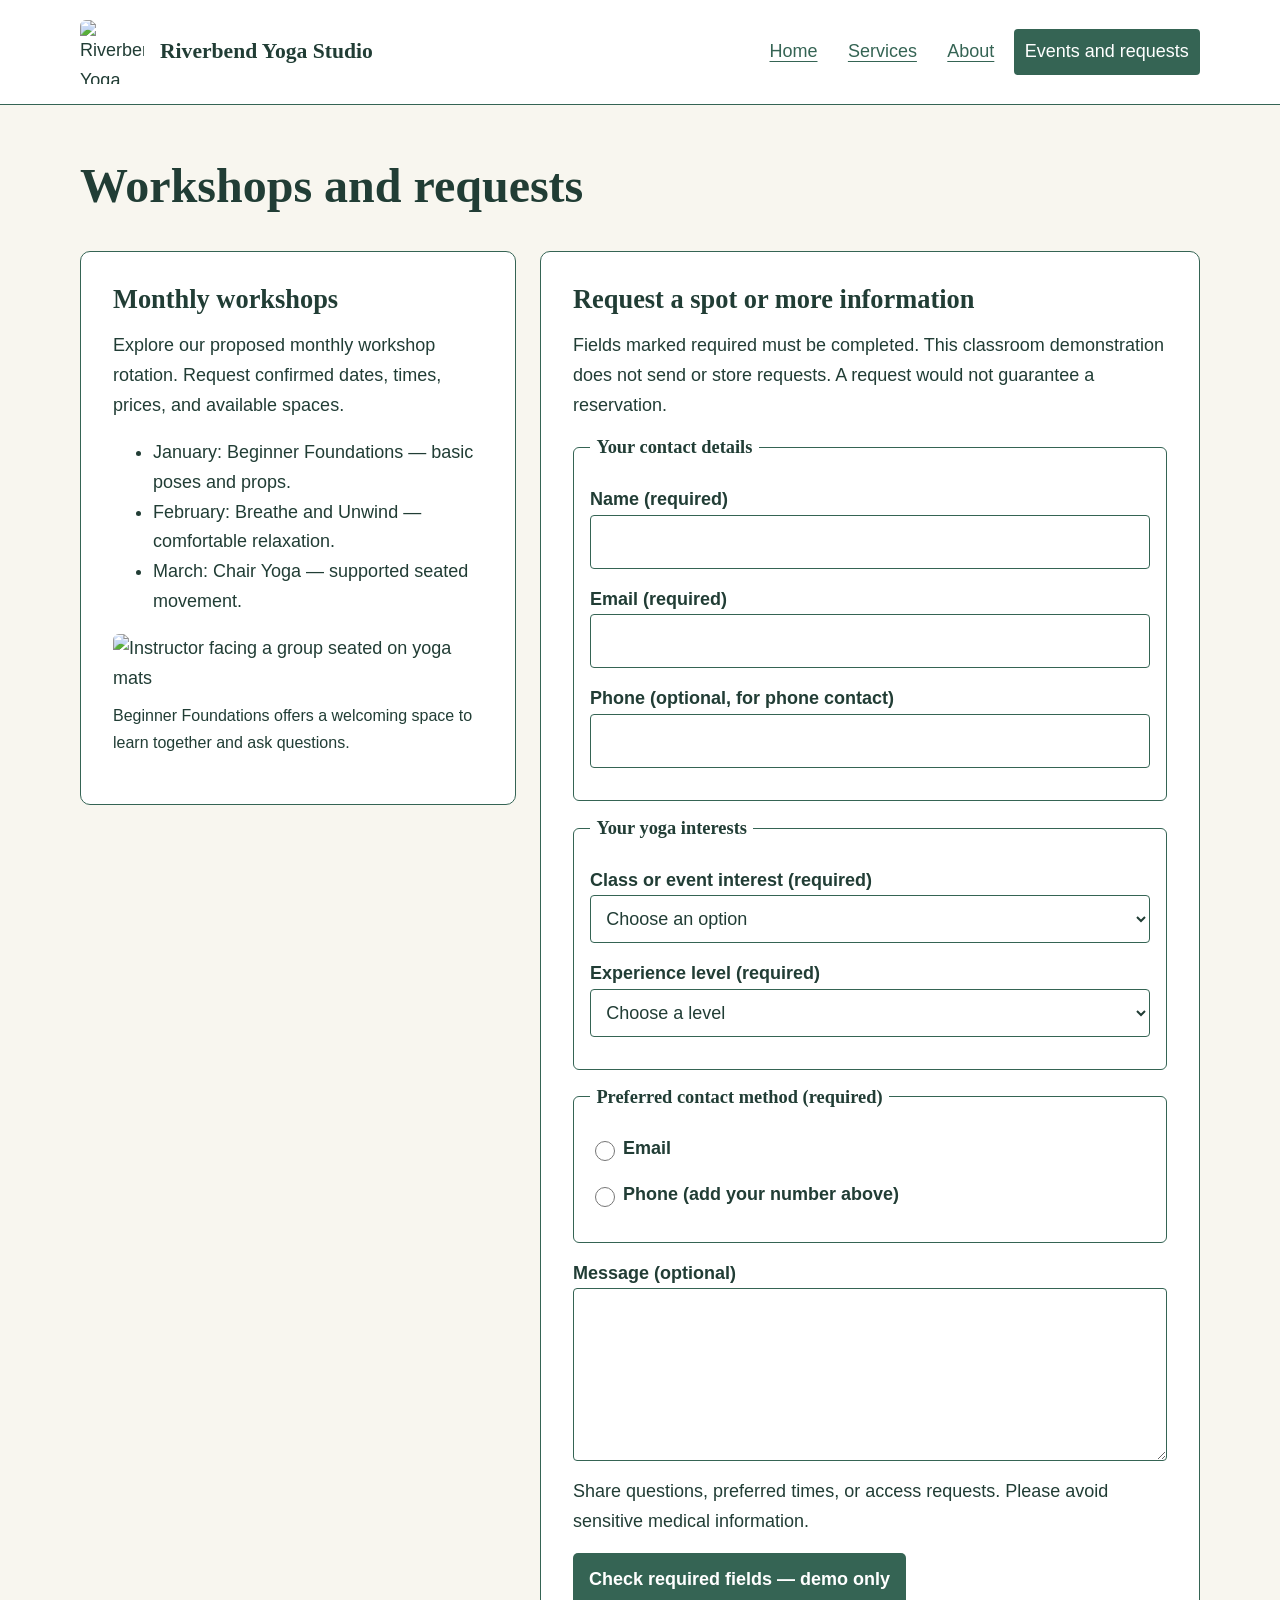
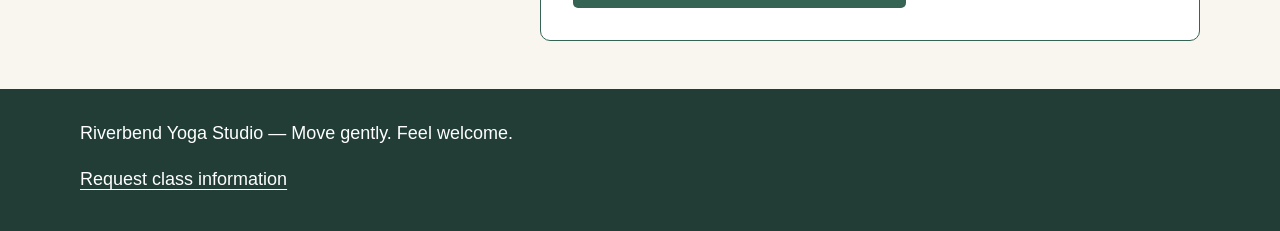
==== events.html @ 76c46dd3 "Add files via upload" ====
<!DOCTYPE html>
<html lang="en">
<head>
  <meta charset="UTF-8">
  <meta name="viewport" content="width=device-width, initial-scale=1.0">
  <title>Workshops and requests | Riverbend Yoga Studio</title>
  <link rel="stylesheet" href="styles.css">
</head>
<body>
  <a href="#main-content">Skip to main content</a>
  <header>
    <img class="logo" src="media/yoga-logo.png" alt="Riverbend Yoga Studio logo">
    <p>Riverbend Yoga Studio</p>
    <nav aria-label="Main navigation">
      <ul>
        <li><a href="index.html">Home</a></li>
        <li><a href="services.html">Services</a></li>
        <li><a href="about.html">About</a></li>
        <li><a href="events.html" aria-current="page">Events and requests</a></li>
      </ul>
    </nav>
  </header>
  <main id="main-content" class="events">
    <h1>Workshops and requests</h1>
    <section>
      <h2>Monthly workshops</h2>
      <p>Explore our proposed monthly workshop rotation. Request
        confirmed dates, times, prices, and available spaces.</p>
      <ul>
        <li>January: Beginner Foundations — basic poses and props.</li>
        <li>February: Breathe and Unwind — comfortable relaxation.</li>
        <li>March: Chair Yoga — supported seated movement.</li>
      </ul>
      <figure>
        <img src="media/yoga-workshop.png"
          alt="Instructor facing a group seated on yoga mats">
        <figcaption>Beginner Foundations offers a welcoming space
          to learn together and ask questions.</figcaption>
      </figure>
    </section>
    <section id="request">
      <h2>Request a spot or more information</h2>
      <p id="form-note">Fields marked required must be completed.
        This classroom demonstration does not send or store requests.
        A request would not guarantee a reservation.</p>
      <form action="events.html#request" method="get"
        aria-describedby="form-note">
        <fieldset>
          <legend>Your contact details</legend>
          <p>
            <label for="name">Name (required)</label>
            <input id="name" name="name" type="text"
              autocomplete="name" required minlength="2" maxlength="80">
          </p>
          <p>
            <label for="email">Email (required)</label>
            <input id="email" name="email" type="email"
              autocomplete="email" required maxlength="120">
          </p>
          <p>
            <label for="phone">Phone (optional, for phone contact)</label>
            <input id="phone" name="phone" type="tel"
              autocomplete="tel" maxlength="30">
          </p>
        </fieldset>
        <fieldset>
          <legend>Your yoga interests</legend>
          <p>
            <label for="interest">Class or event interest (required)</label>
            <select id="interest" name="interest" required>
              <option value="">Choose an option</option>
              <option value="gentle">Gentle Yoga</option>
              <option value="vinyasa">Vinyasa Yoga</option>
              <option value="restorative">Restorative Yoga</option>
              <option value="private">Private session</option>
              <option value="foundations">Beginner Foundations</option>
              <option value="breathing">Breathe and Unwind</option>
              <option value="chair">Chair Yoga workshop</option>
            </select>
          </p>
          <p>
            <label for="experience">Experience level (required)</label>
            <select id="experience" name="experience" required>
              <option value="">Choose a level</option>
              <option value="new">New to yoga</option>
              <option value="some">Some experience</option>
              <option value="regular">Regular practice</option>
            </select>
          </p>
        </fieldset>
        <fieldset>
          <legend>Preferred contact method (required)</legend>
          <p>
            <input id="by-email" name="contact-method" type="radio"
              value="email" required>
            <label for="by-email">Email</label>
          </p>
          <p>
            <input id="by-phone" name="contact-method" type="radio"
              value="phone" required>
            <label for="by-phone">Phone (add your number above)</label>
          </p>
        </fieldset>
        <p>
          <label for="message">Message (optional)</label>
          <textarea id="message" name="message" rows="5" cols="35"
            maxlength="1000" aria-describedby="message-help"></textarea>
        </p>
        <p id="message-help">Share questions, preferred times, or access
          requests. Please avoid sensitive medical information.</p>
        <button type="submit">Check required fields — demo only</button>
      </form>
    </section>
  </main>
  <footer>
    <p>Riverbend Yoga Studio — Move gently. Feel welcome.</p>
    <p><a href="events.html#request">Request class information</a></p>
  </footer>
</body>
</html>
---- styles.css ----
/* Mobile first: four colors and two font families. */
:root { --ink:#213D35; --green:#356454; --cream:#F8F6EF; --white:#FFFFFF; }
* { box-sizing:border-box; }
html { scroll-behavior:smooth; }
body { margin:0; background:var(--cream); color:var(--ink); font-family:Arial,sans-serif; font-size:18px; line-height:1.65; }
a { color:var(--green); text-underline-offset:.2em; }
a:hover { text-decoration-thickness:3px; }
a:focus-visible, input:focus-visible,select:focus-visible,textarea:focus-visible,button:focus-visible { outline:3px solid var(--ink); outline-offset:4px; }
body > a { position:absolute; left:1rem; top:-6rem; background:var(--white); padding:.75rem; z-index:10; }
body > a:focus { top:.5rem; }
header,footer { padding:1.25rem max(1rem,calc((100% - 1120px)/2)); }
header { display:flex; flex-wrap:wrap; align-items:center; gap:1rem; background:var(--white); border-bottom:1px solid var(--green); }
.logo { width:64px; height:64px; object-fit:contain; }
header > p { font-family:Georgia,serif; font-size:1.35rem; font-weight:bold; margin:0; flex:1; }
nav { width:100%; }
nav ul { display:flex; flex-wrap:wrap; gap:.5rem; padding:0; margin:0; list-style:none; }
nav a { display:block; padding:.5rem .7rem; border-radius:4px; }
nav a[aria-current=page] { background:var(--green); color:var(--white); text-decoration:none; }
main { max-width:1152px; margin:auto; padding:2rem 1rem 3rem; display:flex; flex-direction:column; gap:1.5rem; }
h1,h2,h3,legend { font-family:Georgia,serif; line-height:1.2; }
h1 { font-size:2.25rem; margin:.25rem 0 .75rem; }
h2 { font-size:1.65rem; margin:0 0 1rem; }
h3 { font-size:1.2rem; margin:.25rem 0 .6rem; }
p { margin:.65rem 0 1rem; max-width:70ch; }
section { background:var(--white); padding:1.5rem; border:1px solid var(--green); border-radius:10px; min-width:0; }
article { padding:1rem 0; border-bottom:1px solid var(--green); }
article:last-child { border-bottom:0; }
img { display:block; max-width:100%; height:auto; border-radius:6px; }
section > img,figure img,picture img { width:100%; max-height:340px; object-fit:cover; }
figure { margin:1rem 0; }
figcaption { font-size:1rem; margin-top:.6rem; }
audio { width:100%; max-width:500px; }
footer { background:var(--ink); color:var(--white); }
footer a { color:var(--white); }
fieldset { border:1px solid var(--green); border-radius:6px; padding:1rem; margin:1rem 0; min-width:0; }
legend { font-size:1.15rem; font-weight:bold; padding:0 .4rem; }
label { display:block; font-weight:bold; }
input:not([type=radio]),select,textarea { display:block; width:100%; min-height:48px; padding:.7rem; font:inherit; color:var(--ink); background:var(--white); border:1px solid var(--green); border-radius:4px; }
input[type=radio] { width:20px; height:20px; accent-color:var(--green); vertical-align:middle; }
input[type=radio] + label { display:inline; }
textarea { resize:vertical; }
button { min-height:48px; padding:.8rem 1rem; background:var(--green); color:var(--white); border:0; border-radius:5px; font:inherit; font-weight:bold; cursor:pointer; }
@media (min-width:800px) {
 header { flex-wrap:nowrap; } nav { width:auto; } nav ul { justify-content:flex-end; }
 main { padding-top:3rem; flex-direction:row; flex-wrap:wrap; gap:1.5rem; }
 h1 { flex-basis:100%; font-size:3rem; }
 section { flex:1 1 calc(50% - 1.5rem); padding:2rem; }
 .events section:first-of-type { flex:1 1 35%; align-self:flex-start; }
 .events section#request { flex:1 1 55%; }
}
@media (prefers-reduced-motion:reduce) { html { scroll-behavior:auto; } }

video { display:block; width:100%; height:auto; border-radius:6px; }
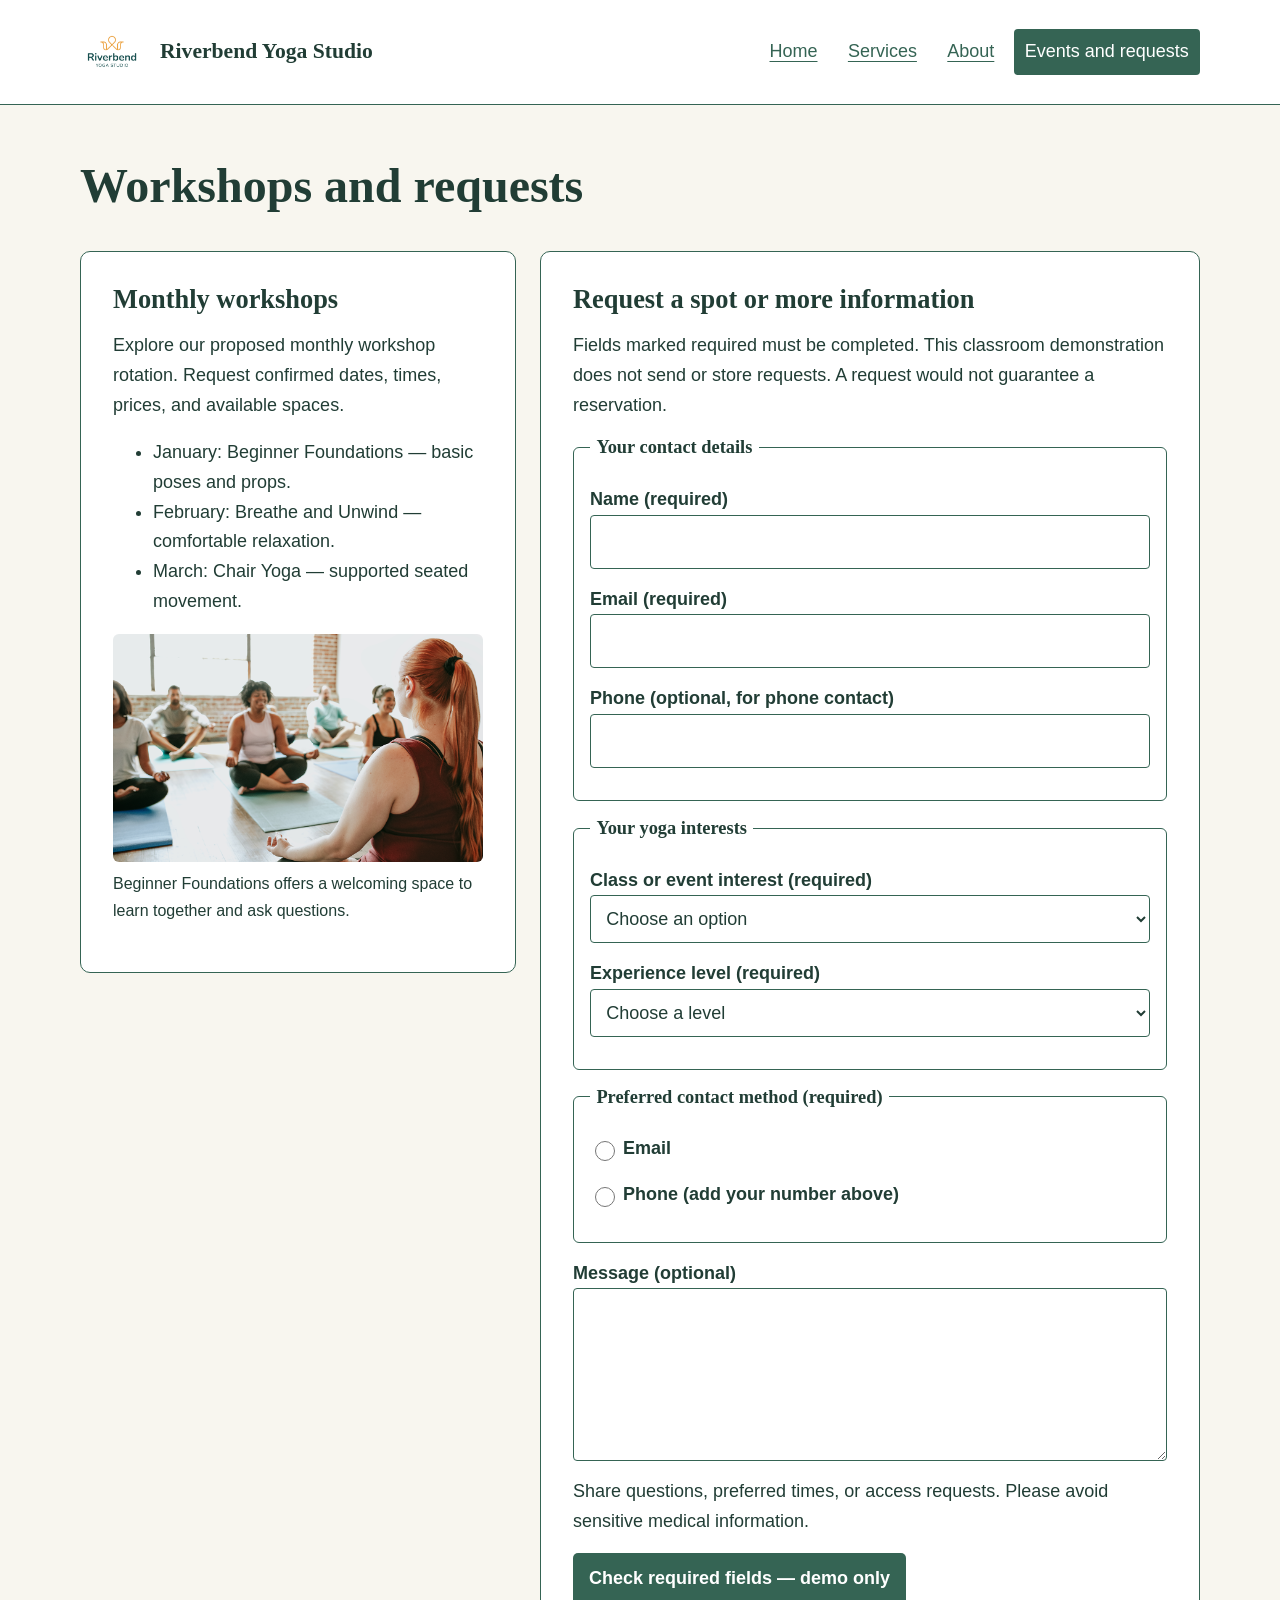
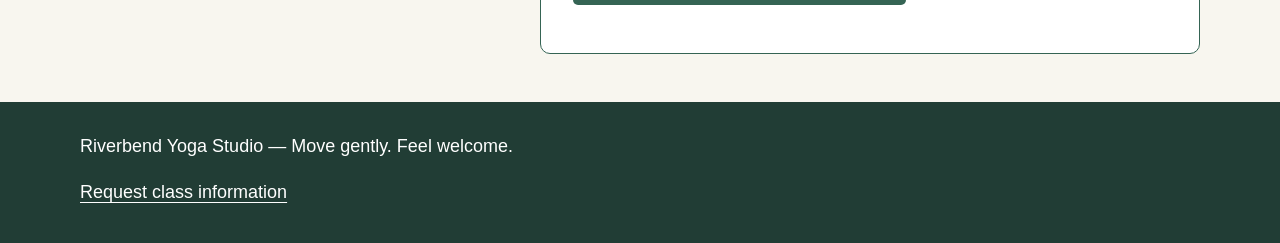
==== commit d5d100d5: "Add files via upload" ====
--- a/events.html
+++ b/events.html
@@ -43,7 +43,8 @@
       <p id="form-note">Fields marked required must be completed.
         This classroom demonstration does not send or store requests.
         A request would not guarantee a reservation.</p>
-      <form action="events.html#request" method="get"
+      <p id="restored-interest" role="status"></p>
+      <form id="request-form" action="events.html#request" method="get"
         aria-describedby="form-note">
         <fieldset>
           <legend>Your contact details</legend>
@@ -109,6 +110,7 @@
         <p id="message-help">Share questions, preferred times, or access
           requests. Please avoid sensitive medical information.</p>
         <button type="submit">Check required fields — demo only</button>
+        <p id="form-status" role="status"></p>
       </form>
     </section>
   </main>
@@ -116,5 +118,6 @@
     <p>Riverbend Yoga Studio — Move gently. Feel welcome.</p>
     <p><a href="events.html#request">Request class information</a></p>
   </footer>
+  <script src="script.js" defer></script>
 </body>
 </html>
--- a/styles.css
+++ b/styles.css
@@ -51,3 +51,11 @@
 @media (prefers-reduced-motion:reduce) { html { scroll-behavior:auto; } }
 
 video { display:block; width:100%; height:auto; border-radius:6px; }
+
+/* Touchstone 4 interactions */
+#recommendation:not(:empty) { padding: 1rem; margin-top: 1rem; border-left: 4px solid #315c4b; background: #eef5ef; }
+.field-error { display: block; color: #8b2020; font-weight: 600; margin-top: .35rem; }
+[aria-invalid="true"] { border: 2px solid #8b2020; }
+#form-status, #storage-status, #restored-interest { font-weight: 600; }
+button { cursor: pointer; padding: .7rem 1rem; }
+button:focus-visible, select:focus-visible, input:focus-visible { outline: 3px solid #825c16; outline-offset: 3px; }
